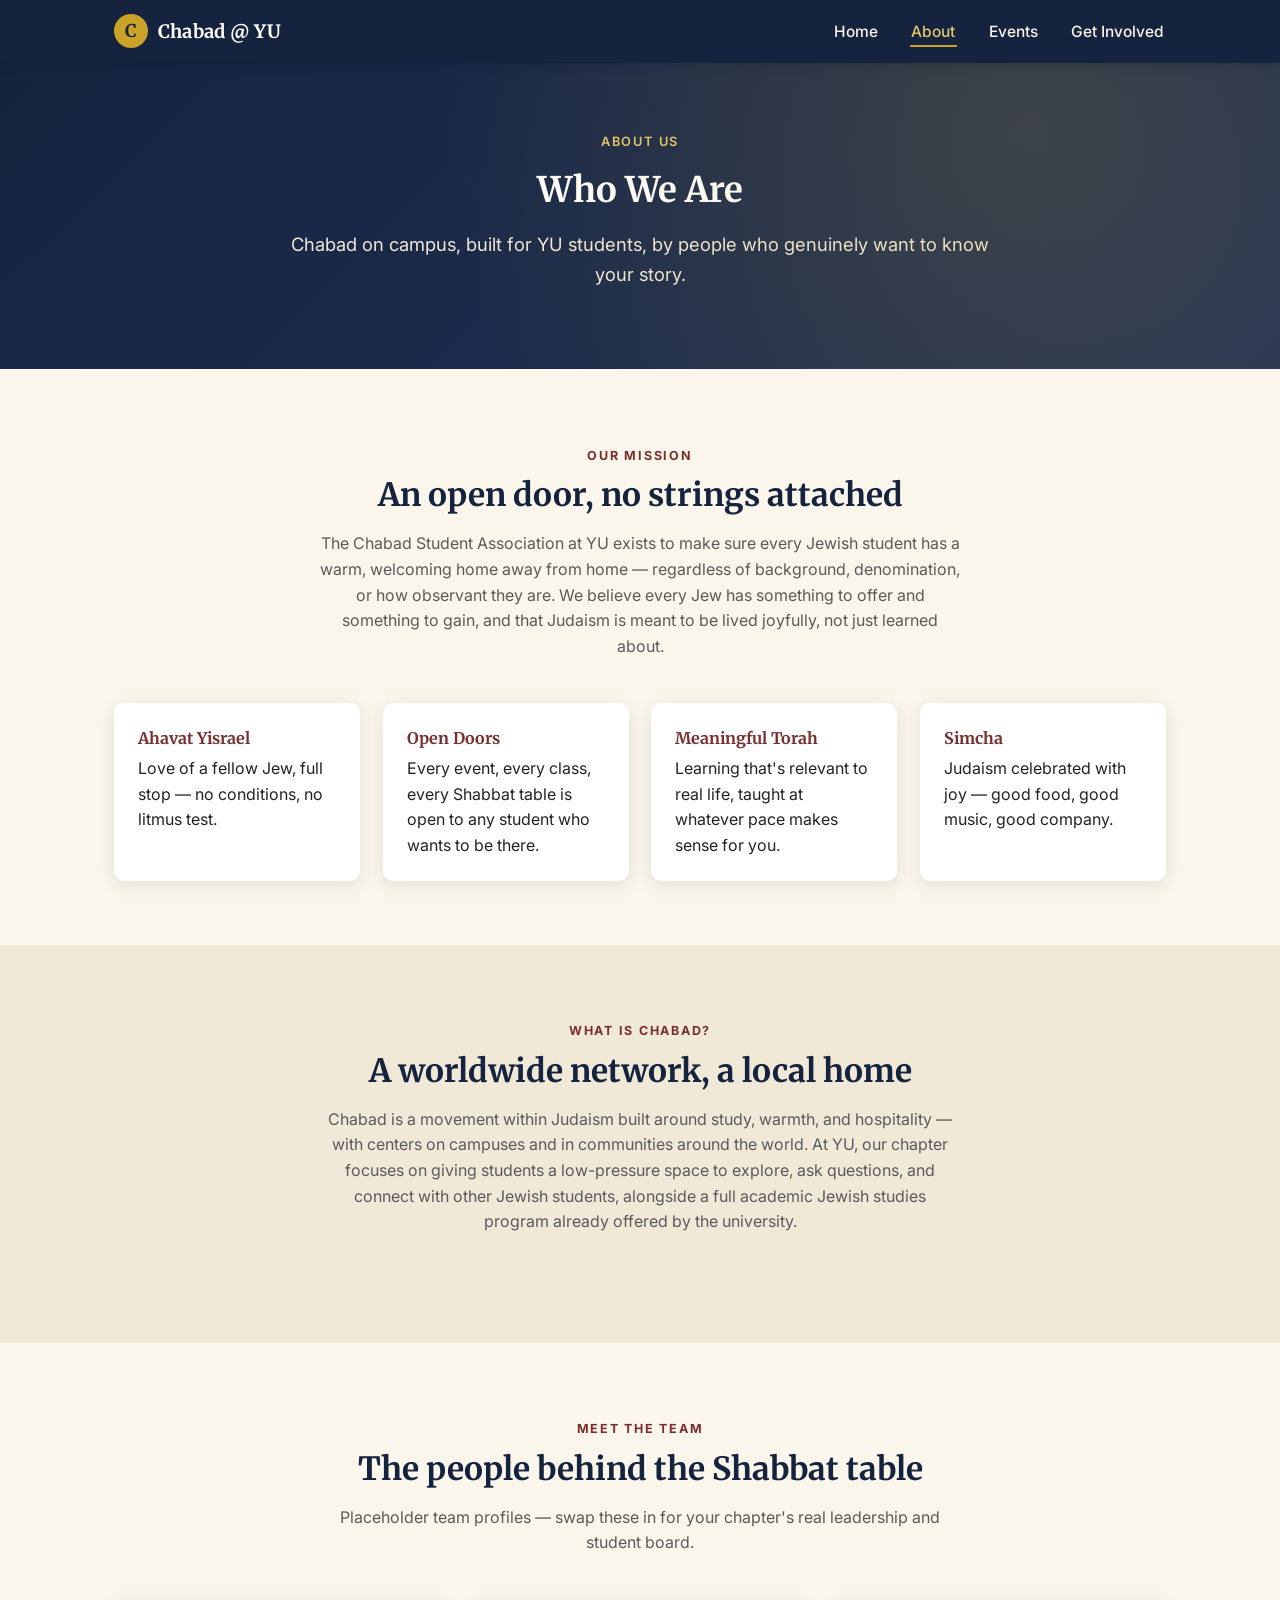
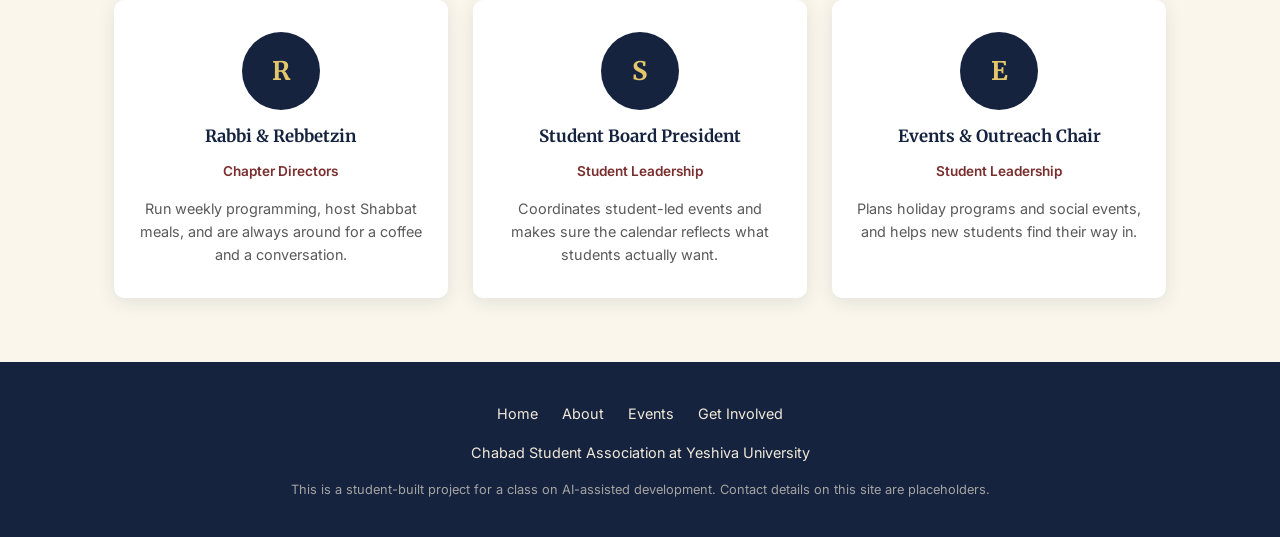
==== about.html @ 9a0c2853 "Add static website for Chabad Student Association at YU Home, About, Events, and Get Involved pages " ====
<!DOCTYPE html>
<html lang="en">
<head>
  <meta charset="UTF-8" />
  <meta name="viewport" content="width=device-width, initial-scale=1.0" />
  <title>About Us — Chabad Student Association at YU</title>
  <meta name="description" content="Learn about the Chabad Student Association at Yeshiva University: our mission, our values, and the people behind it." />
  <link rel="preconnect" href="https://fonts.googleapis.com">
  <link href="https://fonts.googleapis.com/css2?family=Merriweather:wght@700;900&family=Inter:wght@400;500;600;700&display=swap" rel="stylesheet">
  <link rel="stylesheet" href="css/styles.css" />
</head>
<body>

  <header class="site-header">
    <nav class="nav-wrap">
      <a href="index.html" class="brand">
        <span class="brand-mark">C</span>
        Chabad @ YU
      </a>
      <button class="nav-toggle" aria-label="Toggle navigation" aria-expanded="false">&#9776;</button>
      <ul class="nav-links">
        <li><a href="index.html">Home</a></li>
        <li><a href="about.html">About</a></li>
        <li><a href="events.html">Events</a></li>
        <li><a href="get-involved.html">Get Involved</a></li>
      </ul>
    </nav>
  </header>

  <section class="hero" style="padding: 3.5rem 1.5rem 3rem;">
    <div class="hero-inner">
      <p class="eyebrow">About Us</p>
      <h1 style="font-size:2.2rem;">Who We Are</h1>
      <p class="lead">
        Chabad on campus, built for YU students, by people who genuinely want to know your story.
      </p>
    </div>
  </section>

  <section>
    <div class="container">
      <div class="section-head">
        <p class="eyebrow">Our Mission</p>
        <h2>An open door, no strings attached</h2>
        <p>
          The Chabad Student Association at YU exists to make sure every Jewish student has a warm,
          welcoming home away from home — regardless of background, denomination, or how observant
          they are. We believe every Jew has something to offer and something to gain, and that
          Judaism is meant to be lived joyfully, not just learned about.
        </p>
      </div>
      <ul class="value-list">
        <li>
          <strong>Ahavat Yisrael</strong>
          Love of a fellow Jew, full stop — no conditions, no litmus test.
        </li>
        <li>
          <strong>Open Doors</strong>
          Every event, every class, every Shabbat table is open to any student who wants to be there.
        </li>
        <li>
          <strong>Meaningful Torah</strong>
          Learning that's relevant to real life, taught at whatever pace makes sense for you.
        </li>
        <li>
          <strong>Simcha</strong>
          Judaism celebrated with joy — good food, good music, good company.
        </li>
      </ul>
    </div>
  </section>

  <section class="alt-bg">
    <div class="container">
      <div class="section-head">
        <p class="eyebrow">What is Chabad?</p>
        <h2>A worldwide network, a local home</h2>
        <p>
          Chabad is a movement within Judaism built around study, warmth, and hospitality —
          with centers on campuses and in communities around the world. At YU, our chapter
          focuses on giving students a low-pressure space to explore, ask questions, and
          connect with other Jewish students, alongside a full academic Jewish studies program
          already offered by the university.
        </p>
      </div>
    </div>
  </section>

  <section>
    <div class="container">
      <div class="section-head">
        <p class="eyebrow">Meet the Team</p>
        <h2>The people behind the Shabbat table</h2>
        <p>Placeholder team profiles — swap these in for your chapter's real leadership and student board.</p>
      </div>
      <div class="team-grid">
        <div class="team-card">
          <div class="team-avatar">R</div>
          <h3>Rabbi &amp; Rebbetzin</h3>
          <p class="team-role">Chapter Directors</p>
          <p class="bio">Run weekly programming, host Shabbat meals, and are always around for a coffee and a conversation.</p>
        </div>
        <div class="team-card">
          <div class="team-avatar">S</div>
          <h3>Student Board President</h3>
          <p class="team-role">Student Leadership</p>
          <p class="bio">Coordinates student-led events and makes sure the calendar reflects what students actually want.</p>
        </div>
        <div class="team-card">
          <div class="team-avatar">E</div>
          <h3>Events &amp; Outreach Chair</h3>
          <p class="team-role">Student Leadership</p>
          <p class="bio">Plans holiday programs and social events, and helps new students find their way in.</p>
        </div>
      </div>
    </div>
  </section>

  <footer class="site-footer">
    <div class="container">
      <div class="footer-links">
        <a href="index.html">Home</a>
        <a href="about.html">About</a>
        <a href="events.html">Events</a>
        <a href="get-involved.html">Get Involved</a>
      </div>
      <p>Chabad Student Association at Yeshiva University</p>
      <p class="fine-print">This is a student-built project for a class on AI-assisted development. Contact details on this site are placeholders.</p>
    </div>
  </footer>

  <script src="js/main.js"></script>
</body>
</html>
---- css/styles.css ----
/* Chabad Student Association at YU — shared stylesheet */

:root {
  --navy: #16233f;
  --navy-light: #223357;
  --gold: #c9a227;
  --gold-light: #e4c76b;
  --cream: #faf6ec;
  --cream-dark: #f0e9d8;
  --maroon: #7a2e2e;
  --text: #232323;
  --text-light: #5a5a5a;
  --white: #ffffff;
  --radius: 10px;
  --shadow: 0 4px 18px rgba(22, 35, 63, 0.1);
  --serif: "Merriweather", Georgia, "Times New Roman", serif;
  --sans: "Inter", -apple-system, Segoe UI, Roboto, Helvetica, Arial, sans-serif;
}

* {
  box-sizing: border-box;
}

html {
  scroll-behavior: smooth;
}

body {
  margin: 0;
  font-family: var(--sans);
  color: var(--text);
  background: var(--cream);
  line-height: 1.6;
}

h1, h2, h3, h4 {
  font-family: var(--serif);
  color: var(--navy);
  line-height: 1.25;
  margin-top: 0;
}

a {
  color: var(--navy);
  text-decoration: none;
}

img {
  max-width: 100%;
}

.container {
  width: 100%;
  max-width: 1100px;
  margin: 0 auto;
  padding: 0 1.5rem;
}

/* ---------- Header / Nav ---------- */

.site-header {
  background: var(--navy);
  position: sticky;
  top: 0;
  z-index: 100;
  box-shadow: 0 2px 10px rgba(0, 0, 0, 0.15);
}

.nav-wrap {
  display: flex;
  align-items: center;
  justify-content: space-between;
  padding: 0.9rem 1.5rem;
  max-width: 1100px;
  margin: 0 auto;
}

.brand {
  display: flex;
  align-items: center;
  gap: 0.6rem;
  color: var(--white);
  font-family: var(--serif);
  font-size: 1.15rem;
  font-weight: 700;
  letter-spacing: 0.02em;
}

.brand-mark {
  width: 34px;
  height: 34px;
  border-radius: 50%;
  background: var(--gold);
  color: var(--navy);
  display: flex;
  align-items: center;
  justify-content: center;
  font-family: var(--serif);
  font-weight: 700;
  font-size: 1.1rem;
}

.nav-toggle {
  display: none;
  background: none;
  border: none;
  color: var(--white);
  font-size: 1.6rem;
  cursor: pointer;
}

.nav-links {
  display: flex;
  gap: 1.9rem;
  list-style: none;
  margin: 0;
  padding: 0;
}

.nav-links a {
  color: var(--cream);
  font-weight: 500;
  font-size: 0.97rem;
  padding: 0.3rem 0.1rem;
  border-bottom: 2px solid transparent;
  transition: border-color 0.2s, color 0.2s;
}

.nav-links a:hover,
.nav-links a.active {
  color: var(--gold-light);
  border-bottom-color: var(--gold);
}

/* ---------- Hero ---------- */

.hero {
  background: linear-gradient(135deg, var(--navy) 0%, var(--navy-light) 100%);
  color: var(--cream);
  padding: 5rem 1.5rem 4.5rem;
  text-align: center;
  position: relative;
  overflow: hidden;
}

.hero::after {
  content: "";
  position: absolute;
  inset: 0;
  background: radial-gradient(circle at 80% 20%, rgba(201, 162, 39, 0.18), transparent 55%);
}

.hero-inner {
  position: relative;
  max-width: 720px;
  margin: 0 auto;
}

.hero .eyebrow {
  text-transform: uppercase;
  letter-spacing: 0.14em;
  font-size: 0.8rem;
  color: var(--gold-light);
  font-weight: 600;
  margin-bottom: 1rem;
}

.hero h1 {
  color: var(--white);
  font-size: 2.6rem;
  margin-bottom: 1rem;
}

.hero p.lead {
  font-size: 1.15rem;
  color: var(--cream-dark);
  margin-bottom: 2rem;
}

.hero-actions {
  display: flex;
  gap: 1rem;
  justify-content: center;
  flex-wrap: wrap;
}

/* ---------- Buttons ---------- */

.btn {
  display: inline-block;
  padding: 0.75rem 1.6rem;
  border-radius: 999px;
  font-weight: 600;
  font-size: 0.95rem;
  border: 2px solid transparent;
  cursor: pointer;
  transition: transform 0.15s, box-shadow 0.15s, background 0.15s, color 0.15s;
}

.btn:hover {
  transform: translateY(-2px);
}

.btn-gold {
  background: var(--gold);
  color: var(--navy);
}

.btn-gold:hover {
  background: var(--gold-light);
}

.btn-outline {
  background: transparent;
  color: var(--cream);
  border-color: rgba(250, 246, 236, 0.55);
}

.btn-outline:hover {
  border-color: var(--gold-light);
  color: var(--gold-light);
}

/* ---------- Sections ---------- */

section {
  padding: 4rem 0;
}

.section-head {
  text-align: center;
  max-width: 640px;
  margin: 0 auto 2.75rem;
}

.section-head .eyebrow {
  text-transform: uppercase;
  letter-spacing: 0.14em;
  font-size: 0.78rem;
  color: var(--maroon);
  font-weight: 700;
  margin-bottom: 0.6rem;
}

.section-head h2 {
  font-size: 2rem;
  margin-bottom: 0.6rem;
}

.section-head p {
  color: var(--text-light);
}

.alt-bg {
  background: var(--cream-dark);
}

/* ---------- Cards grid ---------- */

.grid {
  display: grid;
  grid-template-columns: repeat(auto-fit, minmax(230px, 1fr));
  gap: 1.6rem;
}

.card {
  background: var(--white);
  border-radius: var(--radius);
  padding: 1.8rem 1.5rem;
  box-shadow: var(--shadow);
  border-top: 4px solid var(--gold);
}

.card .icon {
  font-size: 1.8rem;
  margin-bottom: 0.8rem;
  display: inline-block;
}

.card h3 {
  font-size: 1.15rem;
  margin-bottom: 0.5rem;
}

.card p {
  color: var(--text-light);
  font-size: 0.95rem;
  margin-bottom: 0;
}

/* ---------- Event cards ---------- */

.filter-bar {
  display: flex;
  justify-content: center;
  gap: 0.7rem;
  flex-wrap: wrap;
  margin-bottom: 2.5rem;
}

.filter-btn {
  background: var(--white);
  border: 1.5px solid var(--navy-light);
  color: var(--navy);
  padding: 0.5rem 1.2rem;
  border-radius: 999px;
  font-size: 0.9rem;
  font-weight: 600;
  cursor: pointer;
  transition: background 0.15s, color 0.15s;
}

.filter-btn:hover {
  background: var(--cream-dark);
}

.filter-btn.active {
  background: var(--navy);
  color: var(--white);
  border-color: var(--navy);
}

.event-card {
  background: var(--white);
  border-radius: var(--radius);
  box-shadow: var(--shadow);
  overflow: hidden;
  display: flex;
  flex-direction: column;
}

.event-date {
  background: var(--navy);
  color: var(--white);
  padding: 0.9rem 1.5rem;
  font-family: var(--serif);
  font-weight: 700;
  font-size: 0.95rem;
  display: flex;
  justify-content: space-between;
  align-items: center;
}

.event-tag {
  background: var(--gold);
  color: var(--navy);
  font-size: 0.72rem;
  text-transform: uppercase;
  letter-spacing: 0.06em;
  font-family: var(--sans);
  font-weight: 700;
  padding: 0.2rem 0.6rem;
  border-radius: 999px;
}

.event-body {
  padding: 1.3rem 1.5rem 1.5rem;
}

.event-body h3 {
  font-size: 1.1rem;
  margin-bottom: 0.4rem;
}

.event-body p {
  color: var(--text-light);
  font-size: 0.93rem;
  margin-bottom: 0;
}

.event-card[hidden] {
  display: none;
}

.empty-state {
  text-align: center;
  color: var(--text-light);
  padding: 2rem 0;
  display: none;
}

/* ---------- About page specifics ---------- */

.value-list {
  list-style: none;
  padding: 0;
  margin: 0;
  display: grid;
  grid-template-columns: repeat(auto-fit, minmax(240px, 1fr));
  gap: 1.4rem;
}

.value-list li {
  background: var(--white);
  border-radius: var(--radius);
  padding: 1.4rem 1.5rem;
  box-shadow: var(--shadow);
}

.value-list strong {
  display: block;
  color: var(--maroon);
  font-family: var(--serif);
  margin-bottom: 0.3rem;
}

.team-grid {
  display: grid;
  grid-template-columns: repeat(auto-fit, minmax(220px, 1fr));
  gap: 1.6rem;
}

.team-card {
  text-align: center;
  background: var(--white);
  border-radius: var(--radius);
  padding: 2rem 1.5rem;
  box-shadow: var(--shadow);
}

.team-avatar {
  width: 78px;
  height: 78px;
  border-radius: 50%;
  background: var(--navy);
  color: var(--gold-light);
  font-family: var(--serif);
  font-size: 1.6rem;
  font-weight: 700;
  display: flex;
  align-items: center;
  justify-content: center;
  margin: 0 auto 1rem;
}

.team-card h3 {
  font-size: 1.05rem;
  margin-bottom: 0.2rem;
}

.team-role {
  color: var(--maroon);
  font-size: 0.85rem;
  font-weight: 600;
  margin-bottom: 0.6rem;
}

.team-card p.bio {
  color: var(--text-light);
  font-size: 0.9rem;
  margin-bottom: 0;
}

/* ---------- Get Involved page ---------- */

.involve-grid {
  display: grid;
  grid-template-columns: repeat(auto-fit, minmax(240px, 1fr));
  gap: 1.6rem;
  margin-bottom: 3rem;
}

.contact-panel {
  background: var(--navy);
  color: var(--cream);
  border-radius: var(--radius);
  padding: 2.5rem;
  display: grid;
  grid-template-columns: repeat(auto-fit, minmax(220px, 1fr));
  gap: 2rem;
}

.contact-panel h3 {
  color: var(--gold-light);
  font-size: 1.1rem;
  margin-bottom: 0.8rem;
}

.contact-panel a {
  color: var(--cream);
}

.contact-panel a:hover {
  color: var(--gold-light);
}

.contact-item {
  margin-bottom: 0.6rem;
  font-size: 0.95rem;
}

.social-row {
  display: flex;
  gap: 0.8rem;
  margin-top: 0.5rem;
}

.social-row a {
  background: rgba(250, 246, 236, 0.12);
  border-radius: 50%;
  width: 38px;
  height: 38px;
  display: flex;
  align-items: center;
  justify-content: center;
  font-size: 1.05rem;
  transition: background 0.15s;
}

.social-row a:hover {
  background: var(--gold);
  color: var(--navy);
}

.shabbat-callout {
  background: var(--cream-dark);
  border-left: 4px solid var(--gold);
  border-radius: var(--radius);
  padding: 1.5rem 1.8rem;
  margin-bottom: 3rem;
}

.shabbat-callout h3 {
  margin-bottom: 0.4rem;
}

/* ---------- Footer ---------- */

.site-footer {
  background: var(--navy);
  color: var(--cream-dark);
  padding: 2.5rem 0 1.5rem;
  text-align: center;
  font-size: 0.9rem;
}

.site-footer .footer-links {
  margin-bottom: 1rem;
  display: flex;
  justify-content: center;
  gap: 1.5rem;
  flex-wrap: wrap;
}

.site-footer a {
  color: var(--cream-dark);
}

.site-footer a:hover {
  color: var(--gold-light);
}

.site-footer .fine-print {
  opacity: 0.65;
  font-size: 0.8rem;
  margin-top: 1rem;
}

/* ---------- Responsive ---------- */

@media (max-width: 720px) {
  .nav-toggle {
    display: block;
  }

  .nav-links {
    position: absolute;
    top: 100%;
    left: 0;
    right: 0;
    background: var(--navy);
    flex-direction: column;
    align-items: center;
    padding: 1rem 0;
    gap: 1rem;
    display: none;
  }

  .nav-links.open {
    display: flex;
  }

  .hero h1 {
    font-size: 2rem;
  }

  .contact-panel {
    padding: 1.8rem;
  }
}
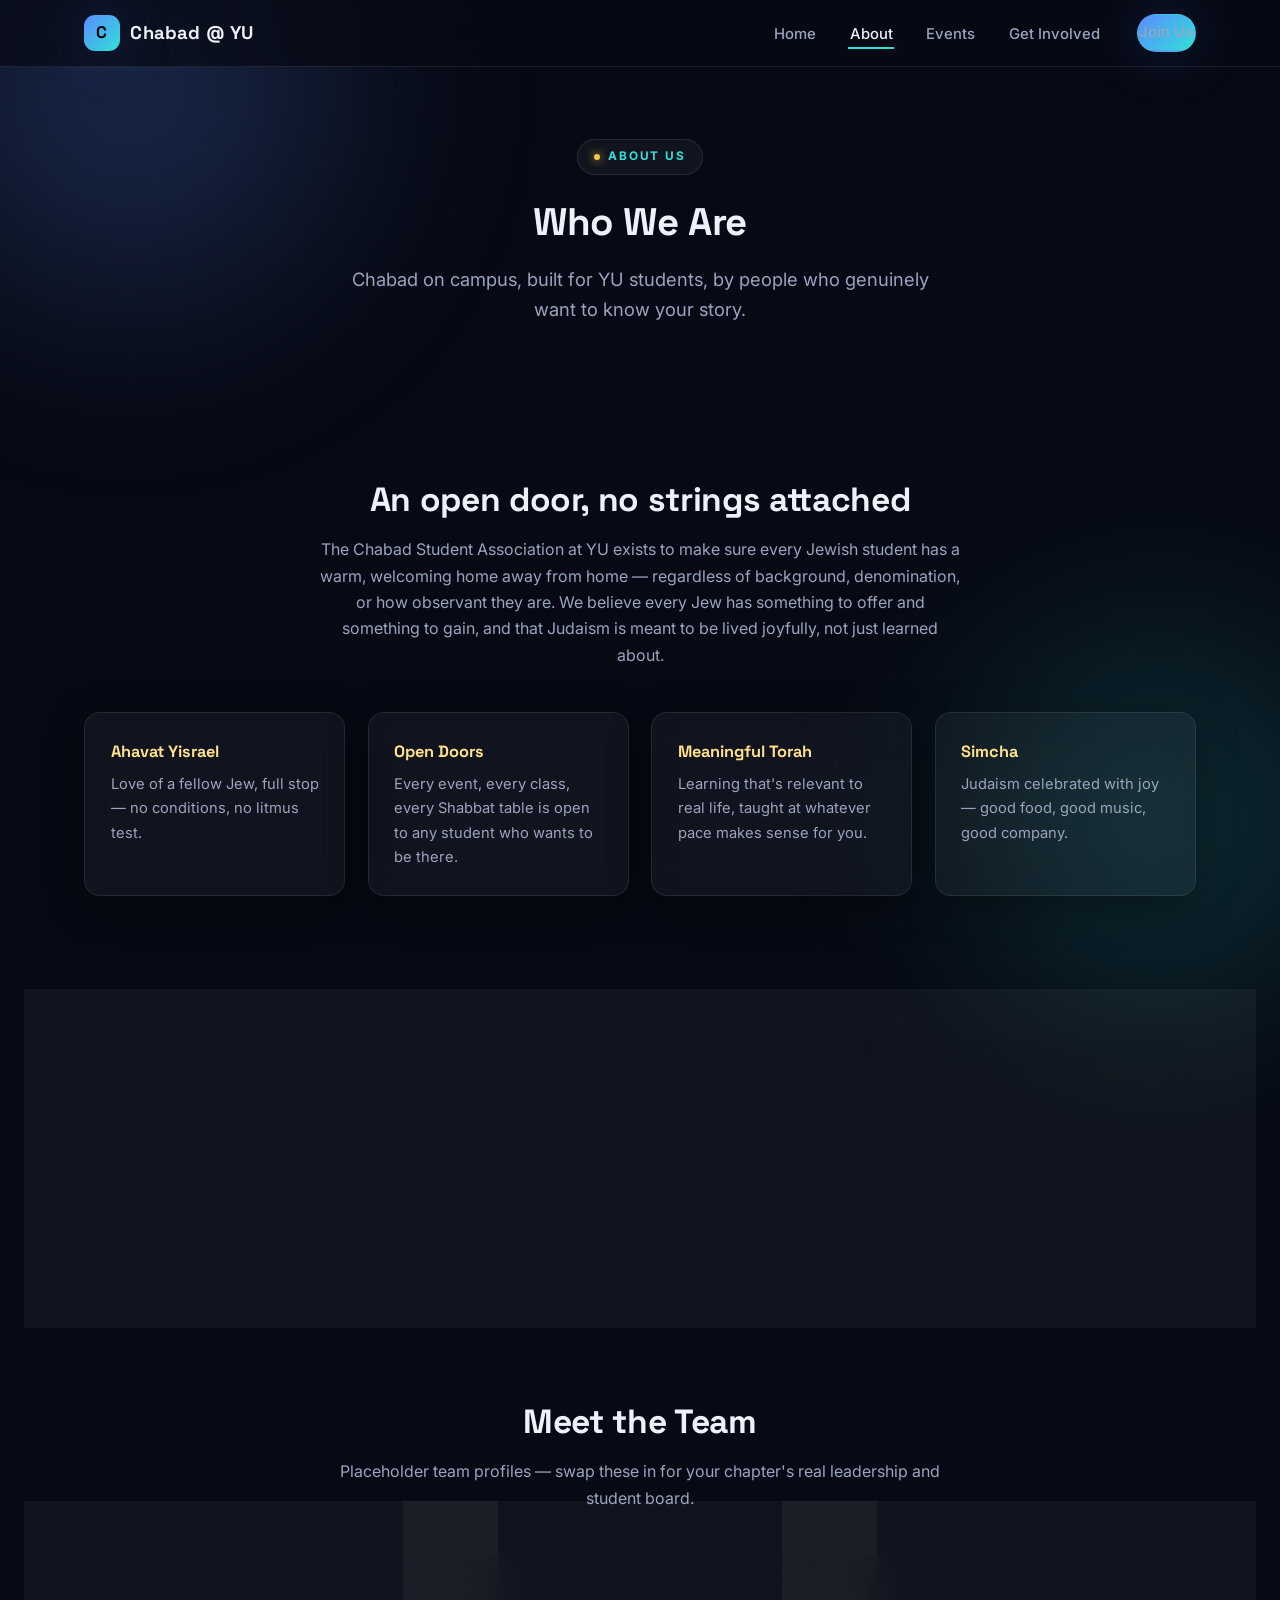
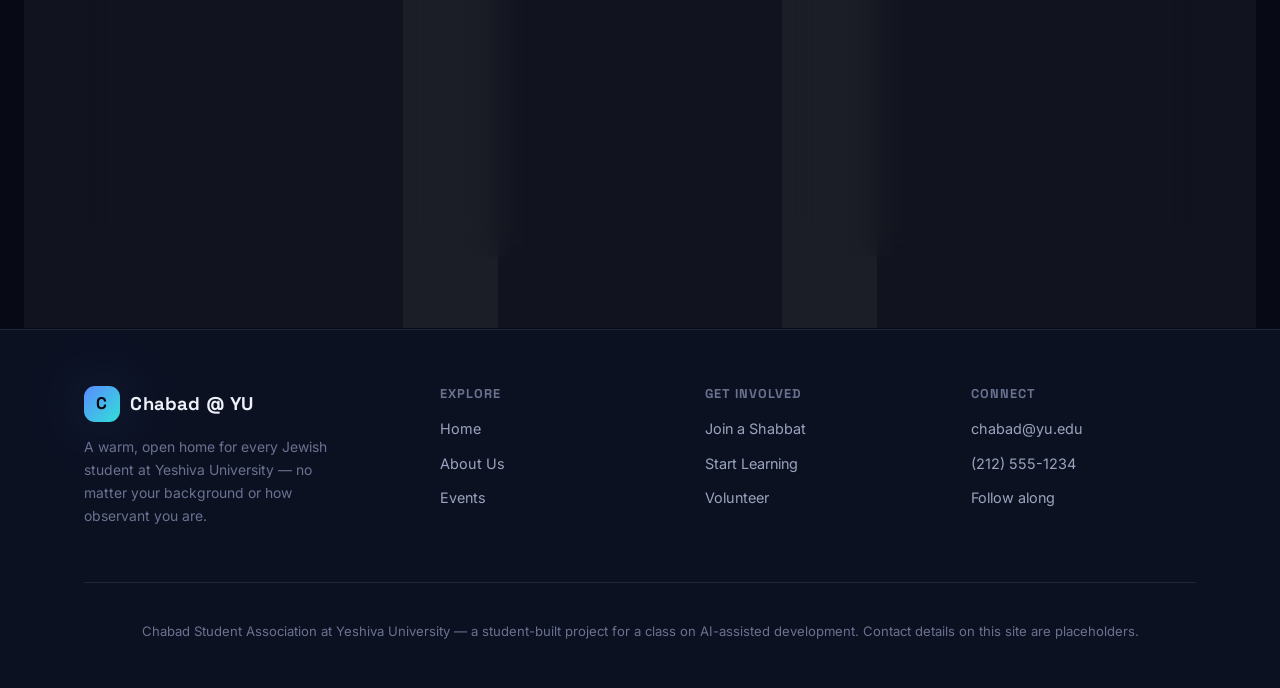
==== commit 252f415c: "Redesign site with a modern, futuristic dark UI Glassmorphic cards, gradient accents, ambient animat" ====
--- a/about.html
+++ b/about.html
@@ -6,7 +6,7 @@
   <title>About Us — Chabad Student Association at YU</title>
   <meta name="description" content="Learn about the Chabad Student Association at Yeshiva University: our mission, our values, and the people behind it." />
   <link rel="preconnect" href="https://fonts.googleapis.com">
-  <link href="https://fonts.googleapis.com/css2?family=Merriweather:wght@700;900&family=Inter:wght@400;500;600;700&display=swap" rel="stylesheet">
+  <link href="https://fonts.googleapis.com/css2?family=Space+Grotesk:wght@500;700&family=Inter:wght@400;500;600;700&display=swap" rel="stylesheet">
   <link rel="stylesheet" href="css/styles.css" />
 </head>
 <body>
@@ -23,14 +23,15 @@
         <li><a href="about.html">About</a></li>
         <li><a href="events.html">Events</a></li>
         <li><a href="get-involved.html">Get Involved</a></li>
+        <li><a href="get-involved.html" class="btn btn-primary btn-sm">Join Us</a></li>
       </ul>
     </nav>
   </header>
 
-  <section class="hero" style="padding: 3.5rem 1.5rem 3rem;">
+  <section class="hero page-hero">
     <div class="hero-inner">
-      <p class="eyebrow">About Us</p>
-      <h1 style="font-size:2.2rem;">Who We Are</h1>
+      <span class="eyebrow"><span class="dot"></span> About Us</span>
+      <h1>Who We Are</h1>
       <p class="lead">
         Chabad on campus, built for YU students, by people who genuinely want to know your story.
       </p>
@@ -39,8 +40,7 @@
 
   <section>
     <div class="container">
-      <div class="section-head">
-        <p class="eyebrow">Our Mission</p>
+      <div class="section-head reveal">
         <h2>An open door, no strings attached</h2>
         <p>
           The Chabad Student Association at YU exists to make sure every Jewish student has a warm,
@@ -50,63 +50,63 @@
         </p>
       </div>
       <ul class="value-list">
-        <li>
+        <li class="glass reveal">
           <strong>Ahavat Yisrael</strong>
-          Love of a fellow Jew, full stop — no conditions, no litmus test.
+          <p>Love of a fellow Jew, full stop — no conditions, no litmus test.</p>
         </li>
-        <li>
+        <li class="glass reveal">
           <strong>Open Doors</strong>
-          Every event, every class, every Shabbat table is open to any student who wants to be there.
+          <p>Every event, every class, every Shabbat table is open to any student who wants to be there.</p>
         </li>
-        <li>
+        <li class="glass reveal">
           <strong>Meaningful Torah</strong>
-          Learning that's relevant to real life, taught at whatever pace makes sense for you.
+          <p>Learning that's relevant to real life, taught at whatever pace makes sense for you.</p>
         </li>
-        <li>
+        <li class="glass reveal">
           <strong>Simcha</strong>
-          Judaism celebrated with joy — good food, good music, good company.
+          <p>Judaism celebrated with joy — good food, good music, good company.</p>
         </li>
       </ul>
     </div>
   </section>
 
-  <section class="alt-bg">
+  <section>
     <div class="container">
-      <div class="section-head">
-        <p class="eyebrow">What is Chabad?</p>
-        <h2>A worldwide network, a local home</h2>
-        <p>
-          Chabad is a movement within Judaism built around study, warmth, and hospitality —
-          with centers on campuses and in communities around the world. At YU, our chapter
-          focuses on giving students a low-pressure space to explore, ask questions, and
-          connect with other Jewish students, alongside a full academic Jewish studies program
-          already offered by the university.
-        </p>
+      <div class="thought-panel glass reveal">
+        <div class="thought-mark">🌐</div>
+        <div>
+          <blockquote>A worldwide network, a local home.</blockquote>
+          <cite>
+            Chabad is a movement within Judaism built around study, warmth, and hospitality — with centers
+            on campuses and in communities around the world. At YU, our chapter focuses on giving students
+            a low-pressure space to explore, ask questions, and connect with other Jewish students, alongside
+            a full academic Jewish studies program already offered by the university.
+          </cite>
+        </div>
       </div>
     </div>
   </section>
 
   <section>
     <div class="container">
-      <div class="section-head">
-        <p class="eyebrow">Meet the Team</p>
-        <h2>The people behind the Shabbat table</h2>
+      <div class="section-head reveal">
+        <h2>Meet the Team</h2>
         <p>Placeholder team profiles — swap these in for your chapter's real leadership and student board.</p>
       </div>
       <div class="team-grid">
-        <div class="team-card">
+        <div class="team-card glass reveal">
           <div class="team-avatar">R</div>
           <h3>Rabbi &amp; Rebbetzin</h3>
           <p class="team-role">Chapter Directors</p>
           <p class="bio">Run weekly programming, host Shabbat meals, and are always around for a coffee and a conversation.</p>
         </div>
-        <div class="team-card">
+        <div class="team-card glass reveal">
           <div class="team-avatar">S</div>
           <h3>Student Board President</h3>
           <p class="team-role">Student Leadership</p>
           <p class="bio">Coordinates student-led events and makes sure the calendar reflects what students actually want.</p>
         </div>
-        <div class="team-card">
+        <div class="team-card glass reveal">
           <div class="team-avatar">E</div>
           <h3>Events &amp; Outreach Chair</h3>
           <p class="team-role">Student Leadership</p>
@@ -118,14 +118,42 @@
 
   <footer class="site-footer">
     <div class="container">
-      <div class="footer-links">
-        <a href="index.html">Home</a>
-        <a href="about.html">About</a>
-        <a href="events.html">Events</a>
-        <a href="get-involved.html">Get Involved</a>
+      <div class="footer-grid">
+        <div class="footer-brand">
+          <a href="index.html" class="brand">
+            <span class="brand-mark">C</span>
+            Chabad @ YU
+          </a>
+          <p>A warm, open home for every Jewish student at Yeshiva University — no matter your background or how observant you are.</p>
+        </div>
+        <div class="footer-col">
+          <h4>Explore</h4>
+          <ul>
+            <li><a href="index.html">Home</a></li>
+            <li><a href="about.html">About Us</a></li>
+            <li><a href="events.html">Events</a></li>
+          </ul>
+        </div>
+        <div class="footer-col">
+          <h4>Get Involved</h4>
+          <ul>
+            <li><a href="get-involved.html">Join a Shabbat</a></li>
+            <li><a href="get-involved.html">Start Learning</a></li>
+            <li><a href="get-involved.html">Volunteer</a></li>
+          </ul>
+        </div>
+        <div class="footer-col">
+          <h4>Connect</h4>
+          <ul>
+            <li><a href="mailto:chabad@yu.edu">chabad@yu.edu</a></li>
+            <li><a href="tel:+12125551234">(212) 555-1234</a></li>
+            <li><a href="get-involved.html">Follow along</a></li>
+          </ul>
+        </div>
       </div>
-      <p>Chabad Student Association at Yeshiva University</p>
-      <p class="fine-print">This is a student-built project for a class on AI-assisted development. Contact details on this site are placeholders.</p>
+      <div class="footer-bottom">
+        <p>Chabad Student Association at Yeshiva University &mdash; a student-built project for a class on AI-assisted development. Contact details on this site are placeholders.</p>
+      </div>
     </div>
   </footer>
 
--- a/css/styles.css
+++ b/css/styles.css
@@ -1,19 +1,29 @@
-/* Chabad Student Association at YU — shared stylesheet */
+/* Chabad Student Association at YU — futuristic redesign */
 
 :root {
-  --navy: #16233f;
-  --navy-light: #223357;
-  --gold: #c9a227;
-  --gold-light: #e4c76b;
-  --cream: #faf6ec;
-  --cream-dark: #f0e9d8;
-  --maroon: #7a2e2e;
-  --text: #232323;
-  --text-light: #5a5a5a;
-  --white: #ffffff;
-  --radius: 10px;
-  --shadow: 0 4px 18px rgba(22, 35, 63, 0.1);
-  --serif: "Merriweather", Georgia, "Times New Roman", serif;
+  --bg: #070a14;
+  --bg-2: #0c1122;
+  --surface: rgba(255, 255, 255, 0.045);
+  --surface-strong: rgba(255, 255, 255, 0.075);
+  --border: rgba(255, 255, 255, 0.09);
+  --border-strong: rgba(255, 255, 255, 0.16);
+  --text: #eef1f9;
+  --text-dim: #9aa4bd;
+  --text-faint: #6a7290;
+  --blue: #5b8cff;
+  --cyan: #2fe0d8;
+  --gold: #f3c948;
+  --gold-soft: #ffe28a;
+  --gradient-primary: linear-gradient(135deg, #5b8cff 0%, #2fe0d8 100%);
+  --gradient-gold: linear-gradient(135deg, #f3c948 0%, #ffb14e 100%);
+  --gradient-text: linear-gradient(135deg, #eef1f9 10%, #9fc2ff 60%, #2fe0d8 100%);
+  --radius-lg: 22px;
+  --radius: 16px;
+  --radius-sm: 10px;
+  --glow-blue: 0 0 60px rgba(91, 140, 255, 0.22);
+  --glow-gold: 0 0 60px rgba(243, 201, 72, 0.18);
+  --shadow: 0 10px 40px rgba(0, 0, 0, 0.35);
+  --display: "Space Grotesk", "Inter", -apple-system, sans-serif;
   --sans: "Inter", -apple-system, Segoe UI, Roboto, Helvetica, Arial, sans-serif;
 }
 
@@ -29,19 +39,62 @@
   margin: 0;
   font-family: var(--sans);
   color: var(--text);
-  background: var(--cream);
-  line-height: 1.6;
+  background: var(--bg);
+  line-height: 1.65;
+  position: relative;
+  overflow-x: hidden;
+}
+
+/* Ambient animated background orbs */
+body::before,
+body::after {
+  content: "";
+  position: fixed;
+  border-radius: 50%;
+  filter: blur(90px);
+  z-index: -1;
+  opacity: 0.55;
+  pointer-events: none;
+}
+
+body::before {
+  width: 620px;
+  height: 620px;
+  top: -220px;
+  left: -180px;
+  background: radial-gradient(circle, rgba(91, 140, 255, 0.55), transparent 70%);
+  animation: float-a 22s ease-in-out infinite;
+}
+
+body::after {
+  width: 560px;
+  height: 560px;
+  bottom: -200px;
+  right: -160px;
+  background: radial-gradient(circle, rgba(47, 224, 216, 0.4), transparent 70%);
+  animation: float-b 26s ease-in-out infinite;
+}
+
+@keyframes float-a {
+  0%, 100% { transform: translate(0, 0) scale(1); }
+  50% { transform: translate(60px, 80px) scale(1.12); }
+}
+
+@keyframes float-b {
+  0%, 100% { transform: translate(0, 0) scale(1); }
+  50% { transform: translate(-50px, -60px) scale(1.08); }
 }
 
 h1, h2, h3, h4 {
-  font-family: var(--serif);
-  color: var(--navy);
-  line-height: 1.25;
+  font-family: var(--display);
+  color: var(--text);
+  line-height: 1.2;
   margin-top: 0;
+  letter-spacing: -0.01em;
 }
 
 a {
-  color: var(--navy);
+  color: var(--text);
   text-decoration: none;
 }
 
@@ -51,19 +104,70 @@
 
 .container {
   width: 100%;
-  max-width: 1100px;
+  max-width: 1160px;
   margin: 0 auto;
   padding: 0 1.5rem;
 }
 
+.gradient-text {
+  background: var(--gradient-text);
+  -webkit-background-clip: text;
+  background-clip: text;
+  color: transparent;
+}
+
+/* ---------- Entrance animation ---------- */
+/* Plays once on load — deterministic, no scroll/observer dependency,
+   so content is never stuck invisible if a section starts off-screen. */
+
+.reveal {
+  animation: fade-up 0.7s ease both;
+}
+
+@keyframes fade-up {
+  from {
+    opacity: 0;
+    transform: translateY(18px);
+  }
+  to {
+    opacity: 1;
+    transform: translateY(0);
+  }
+}
+
+.tile-grid .reveal:nth-child(2),
+.value-list .reveal:nth-child(2),
+.team-grid .reveal:nth-child(2) {
+  animation-delay: 0.06s;
+}
+
+.tile-grid .reveal:nth-child(3),
+.value-list .reveal:nth-child(3),
+.team-grid .reveal:nth-child(3) {
+  animation-delay: 0.12s;
+}
+
+.tile-grid .reveal:nth-child(4),
+.value-list .reveal:nth-child(4) {
+  animation-delay: 0.18s;
+}
+
+@media (prefers-reduced-motion: reduce) {
+  .reveal {
+    animation: none;
+  }
+}
+
 /* ---------- Header / Nav ---------- */
 
 .site-header {
-  background: var(--navy);
   position: sticky;
   top: 0;
   z-index: 100;
-  box-shadow: 0 2px 10px rgba(0, 0, 0, 0.15);
+  background: rgba(7, 10, 20, 0.72);
+  backdrop-filter: blur(18px);
+  -webkit-backdrop-filter: blur(18px);
+  border-bottom: 1px solid var(--border);
 }
 
 .nav-wrap {
@@ -71,46 +175,47 @@
   align-items: center;
   justify-content: space-between;
   padding: 0.9rem 1.5rem;
-  max-width: 1100px;
+  max-width: 1160px;
   margin: 0 auto;
 }
 
 .brand {
   display: flex;
   align-items: center;
-  gap: 0.6rem;
-  color: var(--white);
-  font-family: var(--serif);
+  gap: 0.65rem;
+  font-family: var(--display);
   font-size: 1.15rem;
   font-weight: 700;
-  letter-spacing: 0.02em;
+  letter-spacing: 0.01em;
 }
 
 .brand-mark {
-  width: 34px;
-  height: 34px;
-  border-radius: 50%;
-  background: var(--gold);
-  color: var(--navy);
+  width: 36px;
+  height: 36px;
+  border-radius: 11px;
+  background: var(--gradient-primary);
+  color: #06070d;
   display: flex;
   align-items: center;
   justify-content: center;
-  font-family: var(--serif);
+  font-family: var(--display);
   font-weight: 700;
-  font-size: 1.1rem;
+  font-size: 1.05rem;
+  box-shadow: var(--glow-blue);
 }
 
 .nav-toggle {
   display: none;
   background: none;
   border: none;
-  color: var(--white);
+  color: var(--text);
   font-size: 1.6rem;
   cursor: pointer;
 }
 
 .nav-links {
   display: flex;
+  align-items: center;
   gap: 1.9rem;
   list-style: none;
   margin: 0;
@@ -118,9 +223,9 @@
 }
 
 .nav-links a {
-  color: var(--cream);
+  color: var(--text-dim);
   font-weight: 500;
-  font-size: 0.97rem;
+  font-size: 0.93rem;
   padding: 0.3rem 0.1rem;
   border-bottom: 2px solid transparent;
   transition: border-color 0.2s, color 0.2s;
@@ -128,53 +233,120 @@
 
 .nav-links a:hover,
 .nav-links a.active {
-  color: var(--gold-light);
-  border-bottom-color: var(--gold);
+  color: var(--text);
+  border-bottom-color: var(--cyan);
+}
+
+.nav-links .btn {
+  margin-left: 0.3rem;
+}
+
+/* ---------- Buttons ---------- */
+
+.btn {
+  display: inline-flex;
+  align-items: center;
+  gap: 0.4rem;
+  padding: 0.75rem 1.7rem;
+  border-radius: 999px;
+  font-weight: 600;
+  font-size: 0.93rem;
+  border: 1px solid transparent;
+  cursor: pointer;
+  transition: transform 0.18s ease, box-shadow 0.18s ease, border-color 0.18s ease, background 0.18s ease;
+  font-family: var(--sans);
+}
+
+.btn:hover {
+  transform: translateY(-2px);
+}
+
+.btn-primary {
+  background: var(--gradient-primary);
+  color: #06070d;
+  box-shadow: var(--glow-blue);
+}
+
+.btn-primary:hover {
+  box-shadow: 0 0 70px rgba(91, 140, 255, 0.4);
+}
+
+.btn-gold {
+  background: var(--gradient-gold);
+  color: #241600;
+  box-shadow: var(--glow-gold);
+}
+
+.btn-gold:hover {
+  box-shadow: 0 0 70px rgba(243, 201, 72, 0.32);
+}
+
+.btn-ghost {
+  background: var(--surface);
+  color: var(--text);
+  border-color: var(--border-strong);
+  backdrop-filter: blur(10px);
+}
+
+.btn-ghost:hover {
+  background: var(--surface-strong);
+  border-color: rgba(255, 255, 255, 0.3);
+}
+
+.btn-sm {
+  padding: 0.55rem 1.2rem;
+  font-size: 0.85rem;
 }
 
 /* ---------- Hero ---------- */
 
 .hero {
-  background: linear-gradient(135deg, var(--navy) 0%, var(--navy-light) 100%);
-  color: var(--cream);
-  padding: 5rem 1.5rem 4.5rem;
+  padding: 6rem 1.5rem 5rem;
   text-align: center;
   position: relative;
-  overflow: hidden;
-}
-
-.hero::after {
-  content: "";
-  position: absolute;
-  inset: 0;
-  background: radial-gradient(circle at 80% 20%, rgba(201, 162, 39, 0.18), transparent 55%);
 }
 
 .hero-inner {
-  position: relative;
-  max-width: 720px;
+  max-width: 760px;
   margin: 0 auto;
 }
 
-.hero .eyebrow {
+.eyebrow {
+  display: inline-flex;
+  align-items: center;
+  gap: 0.5rem;
   text-transform: uppercase;
-  letter-spacing: 0.14em;
-  font-size: 0.8rem;
-  color: var(--gold-light);
-  font-weight: 600;
-  margin-bottom: 1rem;
+  letter-spacing: 0.16em;
+  font-size: 0.74rem;
+  font-weight: 700;
+  color: var(--cyan);
+  background: var(--surface);
+  border: 1px solid var(--border);
+  padding: 0.45rem 1rem;
+  border-radius: 999px;
+  margin-bottom: 1.5rem;
+}
+
+.eyebrow .dot {
+  width: 6px;
+  height: 6px;
+  border-radius: 50%;
+  background: var(--gold);
+  box-shadow: 0 0 10px var(--gold);
 }
 
 .hero h1 {
-  color: var(--white);
-  font-size: 2.6rem;
-  margin-bottom: 1rem;
+  font-size: 3.1rem;
+  margin-bottom: 1.2rem;
 }
 
 .hero p.lead {
   font-size: 1.15rem;
-  color: var(--cream-dark);
-  margin-bottom: 2rem;
+  color: var(--text-dim);
+  margin-bottom: 2.2rem;
+  max-width: 600px;
+  margin-left: auto;
+  margin-right: auto;
 }
 
 .hero-actions {
@@ -182,49 +354,46 @@
   gap: 1rem;
   justify-content: center;
   flex-wrap: wrap;
-}
-
-/* ---------- Buttons ---------- */
-
-.btn {
-  display: inline-block;
-  padding: 0.75rem 1.6rem;
+  margin-bottom: 2.5rem;
+}
+
+.chip-row {
+  display: flex;
+  gap: 0.7rem;
+  justify-content: center;
+  flex-wrap: wrap;
+}
+
+.chip {
+  font-size: 0.85rem;
+  font-weight: 600;
+  color: var(--text-dim);
+  background: var(--surface);
+  border: 1px solid var(--border);
+  padding: 0.45rem 1.1rem;
   border-radius: 999px;
-  font-weight: 600;
-  font-size: 0.95rem;
-  border: 2px solid transparent;
-  cursor: pointer;
-  transition: transform 0.15s, box-shadow 0.15s, background 0.15s, color 0.15s;
-}
-
-.btn:hover {
-  transform: translateY(-2px);
-}
-
-.btn-gold {
-  background: var(--gold);
-  color: var(--navy);
-}
-
-.btn-gold:hover {
-  background: var(--gold-light);
-}
-
-.btn-outline {
-  background: transparent;
-  color: var(--cream);
-  border-color: rgba(250, 246, 236, 0.55);
-}
-
-.btn-outline:hover {
-  border-color: var(--gold-light);
-  color: var(--gold-light);
+  transition: color 0.18s, border-color 0.18s, background 0.18s;
+}
+
+.chip:hover {
+  color: var(--text);
+  border-color: var(--border-strong);
+  background: var(--surface-strong);
+}
+
+.page-hero {
+  padding: 4.5rem 1.5rem 3rem;
+}
+
+.page-hero h1 {
+  font-size: 2.4rem;
 }
 
 /* ---------- Sections ---------- */
 
 section {
-  padding: 4rem 0;
+  padding: 4.5rem 0;
+  position: relative;
 }
 
 .section-head {
@@ -233,59 +402,134 @@
   margin: 0 auto 2.75rem;
 }
 
-.section-head .eyebrow {
-  text-transform: uppercase;
-  letter-spacing: 0.14em;
-  font-size: 0.78rem;
-  color: var(--maroon);
-  font-weight: 700;
-  margin-bottom: 0.6rem;
-}
-
 .section-head h2 {
-  font-size: 2rem;
-  margin-bottom: 0.6rem;
+  font-size: 2.1rem;
+  margin-bottom: 0.7rem;
 }
 
 .section-head p {
-  color: var(--text-light);
-}
-
-.alt-bg {
-  background: var(--cream-dark);
-}
-
-/* ---------- Cards grid ---------- */
-
-.grid {
+  color: var(--text-dim);
+}
+
+/* ---------- Glass card system ---------- */
+
+.glass {
+  background: var(--surface);
+  border: 1px solid var(--border);
+  border-radius: var(--radius);
+  backdrop-filter: blur(16px);
+  -webkit-backdrop-filter: blur(16px);
+  box-shadow: var(--shadow);
+  transition: transform 0.25s ease, border-color 0.25s ease, background 0.25s ease;
+}
+
+.glass:hover {
+  transform: translateY(-4px);
+  border-color: var(--border-strong);
+  background: var(--surface-strong);
+}
+
+/* ---------- Explore tile grid ---------- */
+
+.tile-grid {
   display: grid;
   grid-template-columns: repeat(auto-fit, minmax(230px, 1fr));
-  gap: 1.6rem;
-}
-
-.card {
-  background: var(--white);
-  border-radius: var(--radius);
-  padding: 1.8rem 1.5rem;
-  box-shadow: var(--shadow);
-  border-top: 4px solid var(--gold);
-}
-
-.card .icon {
-  font-size: 1.8rem;
-  margin-bottom: 0.8rem;
-  display: inline-block;
-}
-
-.card h3 {
-  font-size: 1.15rem;
+  gap: 1.4rem;
+}
+
+.tile {
+  padding: 1.9rem 1.6rem;
+  position: relative;
+  overflow: hidden;
+}
+
+.tile::before {
+  content: "";
+  position: absolute;
+  inset: 0;
+  background: var(--tile-glow, radial-gradient(circle at 20% 0%, rgba(91, 140, 255, 0.16), transparent 60%));
+  opacity: 0;
+  transition: opacity 0.3s ease;
+}
+
+.tile:hover::before {
+  opacity: 1;
+}
+
+.tile-icon {
+  width: 46px;
+  height: 46px;
+  border-radius: var(--radius-sm);
+  display: flex;
+  align-items: center;
+  justify-content: center;
+  font-size: 1.3rem;
+  margin-bottom: 1rem;
+  background: var(--gradient-primary);
+  position: relative;
+}
+
+.tile.gold .tile-icon {
+  background: var(--gradient-gold);
+}
+
+.tile h3 {
+  font-size: 1.12rem;
   margin-bottom: 0.5rem;
-}
-
-.card p {
-  color: var(--text-light);
-  font-size: 0.95rem;
-  margin-bottom: 0;
+  position: relative;
+}
+
+.tile p {
+  color: var(--text-dim);
+  font-size: 0.92rem;
+  margin-bottom: 1rem;
+  position: relative;
+}
+
+.tile-link {
+  font-size: 0.85rem;
+  font-weight: 700;
+  color: var(--cyan);
+  position: relative;
+  display: inline-flex;
+  align-items: center;
+  gap: 0.3rem;
+}
+
+/* ---------- Torah of the day ---------- */
+
+.thought-panel {
+  padding: 3rem;
+  display: grid;
+  grid-template-columns: auto 1fr;
+  gap: 2rem;
+  align-items: center;
+}
+
+.thought-mark {
+  width: 60px;
+  height: 60px;
+  border-radius: 50%;
+  background: var(--gradient-gold);
+  display: flex;
+  align-items: center;
+  justify-content: center;
+  font-size: 1.6rem;
+  box-shadow: var(--glow-gold);
+  flex-shrink: 0;
+}
+
+.thought-panel blockquote {
+  margin: 0 0 0.6rem;
+  font-family: var(--display);
+  font-size: 1.35rem;
+  line-height: 1.45;
+}
+
+.thought-panel cite {
+  color: var(--text-faint);
+  font-style: normal;
+  font-size: 0.88rem;
 }
 
 /* ---------- Event cards ---------- */
@@ -295,76 +539,81 @@
   justify-content: center;
   gap: 0.7rem;
   flex-wrap: wrap;
-  margin-bottom: 2.5rem;
+  margin-bottom: 2.75rem;
 }
 
 .filter-btn {
-  background: var(--white);
-  border: 1.5px solid var(--navy-light);
-  color: var(--navy);
-  padding: 0.5rem 1.2rem;
+  background: var(--surface);
+  border: 1px solid var(--border);
+  color: var(--text-dim);
+  padding: 0.55rem 1.3rem;
   border-radius: 999px;
-  font-size: 0.9rem;
+  font-size: 0.88rem;
   font-weight: 600;
   cursor: pointer;
-  transition: background 0.15s, color 0.15s;
+  transition: background 0.18s, color 0.18s, border-color 0.18s;
+  font-family: var(--sans);
 }
 
 .filter-btn:hover {
-  background: var(--cream-dark);
+  color: var(--text);
+  border-color: var(--border-strong);
 }
 
 .filter-btn.active {
-  background: var(--navy);
-  color: var(--white);
-  border-color: var(--navy);
+  background: var(--gradient-primary);
+  color: #06070d;
+  border-color: transparent;
+}
+
+.event-grid {
+  display: grid;
+  grid-template-columns: repeat(auto-fit, minmax(250px, 1fr));
+  gap: 1.5rem;
 }
 
 .event-card {
-  background: var(--white);
-  border-radius: var(--radius);
-  box-shadow: var(--shadow);
   overflow: hidden;
   display: flex;
   flex-direction: column;
 }
 
 .event-date {
-  background: var(--navy);
-  color: var(--white);
-  padding: 0.9rem 1.5rem;
-  font-family: var(--serif);
+  padding: 1rem 1.4rem;
+  font-family: var(--display);
   font-weight: 700;
-  font-size: 0.95rem;
+  font-size: 0.92rem;
   display: flex;
   justify-content: space-between;
   align-items: center;
+  border-bottom: 1px solid var(--border);
+  color: var(--text-dim);
 }
 
 .event-tag {
-  background: var(--gold);
-  color: var(--navy);
-  font-size: 0.72rem;
+  background: var(--gradient-gold);
+  color: #241600;
+  font-size: 0.68rem;
   text-transform: uppercase;
   letter-spacing: 0.06em;
   font-family: var(--sans);
   font-weight: 700;
-  padding: 0.2rem 0.6rem;
+  padding: 0.22rem 0.65rem;
   border-radius: 999px;
 }
 
 .event-body {
-  padding: 1.3rem 1.5rem 1.5rem;
+  padding: 1.3rem 1.4rem 1.5rem;
 }
 
 .event-body h3 {
-  font-size: 1.1rem;
+  font-size: 1.08rem;
   margin-bottom: 0.4rem;
 }
 
 .event-body p {
-  color: var(--text-light);
-  font-size: 0.93rem;
+  color: var(--text-dim);
+  font-size: 0.92rem;
   margin-bottom: 0;
 }
 
@@ -374,12 +623,12 @@
 
 .empty-state {
   text-align: center;
-  color: var(--text-light);
+  color: var(--text-dim);
   padding: 2rem 0;
   display: none;
 }
 
-/* ---------- About page specifics ---------- */
+/* ---------- Values / About ---------- */
 
 .value-list {
   list-style: none;
@@ -391,17 +640,21 @@
 }
 
 .value-list li {
-  background: var(--white);
-  border-radius: var(--radius);
-  padding: 1.4rem 1.5rem;
-  box-shadow: var(--shadow);
+  padding: 1.6rem 1.6rem;
 }
 
 .value-list strong {
   display: block;
-  color: var(--maroon);
-  font-family: var(--serif);
-  margin-bottom: 0.3rem;
+  font-family: var(--display);
+  color: var(--gold-soft);
+  margin-bottom: 0.4rem;
+  font-size: 1.02rem;
+}
+
+.value-list p {
+  color: var(--text-dim);
+  font-size: 0.92rem;
+  margin: 0;
 }
 
 .team-grid {
@@ -412,151 +665,197 @@
 
 .team-card {
   text-align: center;
-  background: var(--white);
-  border-radius: var(--radius);
-  padding: 2rem 1.5rem;
-  box-shadow: var(--shadow);
+  padding: 2.2rem 1.6rem;
 }
 
 .team-avatar {
-  width: 78px;
-  height: 78px;
+  width: 74px;
+  height: 74px;
   border-radius: 50%;
-  background: var(--navy);
-  color: var(--gold-light);
-  font-family: var(--serif);
-  font-size: 1.6rem;
+  background: var(--gradient-primary);
+  color: #06070d;
+  font-family: var(--display);
+  font-size: 1.5rem;
   font-weight: 700;
   display: flex;
   align-items: center;
   justify-content: center;
-  margin: 0 auto 1rem;
+  margin: 0 auto 1.1rem;
+  box-shadow: var(--glow-blue);
 }
 
 .team-card h3 {
-  font-size: 1.05rem;
+  font-size: 1.02rem;
   margin-bottom: 0.2rem;
 }
 
 .team-role {
-  color: var(--maroon);
-  font-size: 0.85rem;
+  color: var(--cyan);
+  font-size: 0.82rem;
   font-weight: 600;
-  margin-bottom: 0.6rem;
+  margin-bottom: 0.7rem;
 }
 
 .team-card p.bio {
-  color: var(--text-light);
-  font-size: 0.9rem;
+  color: var(--text-dim);
+  font-size: 0.88rem;
   margin-bottom: 0;
 }
 
-/* ---------- Get Involved page ---------- */
+/* ---------- Get Involved ---------- */
 
 .involve-grid {
   display: grid;
   grid-template-columns: repeat(auto-fit, minmax(240px, 1fr));
-  gap: 1.6rem;
+  gap: 1.5rem;
   margin-bottom: 3rem;
 }
 
+.involve-grid .tile {
+  padding: 1.9rem 1.6rem;
+}
+
 .contact-panel {
-  background: var(--navy);
-  color: var(--cream);
-  border-radius: var(--radius);
-  padding: 2.5rem;
+  padding: 2.6rem;
   display: grid;
-  grid-template-columns: repeat(auto-fit, minmax(220px, 1fr));
-  gap: 2rem;
+  grid-template-columns: repeat(auto-fit, minmax(230px, 1fr));
+  gap: 2.2rem;
 }
 
 .contact-panel h3 {
-  color: var(--gold-light);
-  font-size: 1.1rem;
-  margin-bottom: 0.8rem;
+  color: var(--gold-soft);
+  font-size: 1.05rem;
+  margin-bottom: 0.9rem;
 }
 
 .contact-panel a {
-  color: var(--cream);
+  color: var(--text-dim);
+  transition: color 0.18s;
 }
 
 .contact-panel a:hover {
-  color: var(--gold-light);
+  color: var(--cyan);
 }
 
 .contact-item {
-  margin-bottom: 0.6rem;
-  font-size: 0.95rem;
+  margin-bottom: 0.7rem;
+  font-size: 0.94rem;
+  color: var(--text-dim);
 }
 
 .social-row {
   display: flex;
   gap: 0.8rem;
-  margin-top: 0.5rem;
+  margin-top: 0.6rem;
 }
 
 .social-row a {
-  background: rgba(250, 246, 236, 0.12);
+  background: var(--surface);
+  border: 1px solid var(--border);
   border-radius: 50%;
-  width: 38px;
-  height: 38px;
+  width: 40px;
+  height: 40px;
   display: flex;
   align-items: center;
   justify-content: center;
   font-size: 1.05rem;
-  transition: background 0.15s;
+  transition: background 0.18s, border-color 0.18s;
 }
 
 .social-row a:hover {
-  background: var(--gold);
-  color: var(--navy);
+  background: var(--gradient-primary);
+  border-color: transparent;
 }
 
 .shabbat-callout {
-  background: var(--cream-dark);
-  border-left: 4px solid var(--gold);
-  border-radius: var(--radius);
-  padding: 1.5rem 1.8rem;
+  padding: 1.7rem 1.9rem;
   margin-bottom: 3rem;
+  border-left: 3px solid var(--gold);
+  display: flex;
+  align-items: center;
+  gap: 1.2rem;
+}
+
+.shabbat-callout .flame {
+  font-size: 1.8rem;
+  flex-shrink: 0;
 }
 
 .shabbat-callout h3 {
-  margin-bottom: 0.4rem;
+  margin-bottom: 0.35rem;
+  font-size: 1.05rem;
+}
+
+.shabbat-callout p {
+  color: var(--text-dim);
+  margin: 0;
+  font-size: 0.92rem;
 }
 
 /* ---------- Footer ---------- */
 
 .site-footer {
-  background: var(--navy);
-  color: var(--cream-dark);
-  padding: 2.5rem 0 1.5rem;
+  border-top: 1px solid var(--border);
+  padding: 3.5rem 0 2rem;
+  font-size: 0.9rem;
+  background: var(--bg-2);
+}
+
+.footer-grid {
+  display: grid;
+  grid-template-columns: 1.4fr repeat(3, 1fr);
+  gap: 2.5rem;
+  margin-bottom: 2.5rem;
+}
+
+.footer-brand p {
+  color: var(--text-faint);
+  font-size: 0.87rem;
+  max-width: 260px;
+}
+
+.footer-col h4 {
+  font-size: 0.8rem;
+  text-transform: uppercase;
+  letter-spacing: 0.08em;
+  color: var(--text-faint);
+  margin-bottom: 1rem;
+}
+
+.footer-col ul {
+  list-style: none;
+  padding: 0;
+  margin: 0;
+  display: flex;
+  flex-direction: column;
+  gap: 0.65rem;
+}
+
+.footer-col a {
+  color: var(--text-dim);
+  font-size: 0.9rem;
+  transition: color 0.18s;
+}
+
+.footer-col a:hover {
+  color: var(--cyan);
+}
+
+.footer-bottom {
+  border-top: 1px solid var(--border);
+  padding-top: 1.6rem;
   text-align: center;
-  font-size: 0.9rem;
-}
-
-.site-footer .footer-links {
-  margin-bottom: 1rem;
-  display: flex;
-  justify-content: center;
-  gap: 1.5rem;
-  flex-wrap: wrap;
-}
-
-.site-footer a {
-  color: var(--cream-dark);
-}
-
-.site-footer a:hover {
-  color: var(--gold-light);
-}
-
-.site-footer .fine-print {
-  opacity: 0.65;
-  font-size: 0.8rem;
-  margin-top: 1rem;
+  color: var(--text-faint);
+  font-size: 0.82rem;
 }
 
 /* ---------- Responsive ---------- */
+
+@media (max-width: 860px) {
+  .footer-grid {
+    grid-template-columns: repeat(2, 1fr);
+  }
+}
 
 @media (max-width: 720px) {
   .nav-toggle {
@@ -568,12 +867,14 @@
     top: 100%;
     left: 0;
     right: 0;
-    background: var(--navy);
+    background: rgba(7, 10, 20, 0.97);
+    backdrop-filter: blur(18px);
     flex-direction: column;
     align-items: center;
-    padding: 1rem 0;
+    padding: 1.3rem 0;
     gap: 1rem;
     display: none;
+    border-bottom: 1px solid var(--border);
   }
 
   .nav-links.open {
@@ -581,10 +882,29 @@
   }
 
   .hero h1 {
-    font-size: 2rem;
+    font-size: 2.2rem;
+  }
+
+  .thought-panel {
+    grid-template-columns: 1fr;
+    text-align: center;
+    padding: 2.2rem 1.6rem;
+  }
+
+  .thought-mark {
+    margin: 0 auto;
   }
 
   .contact-panel {
-    padding: 1.8rem;
-  }
-}
+    padding: 1.9rem;
+  }
+
+  .footer-grid {
+    grid-template-columns: 1fr;
+  }
+
+  .shabbat-callout {
+    flex-direction: column;
+    text-align: center;
+  }
+}
